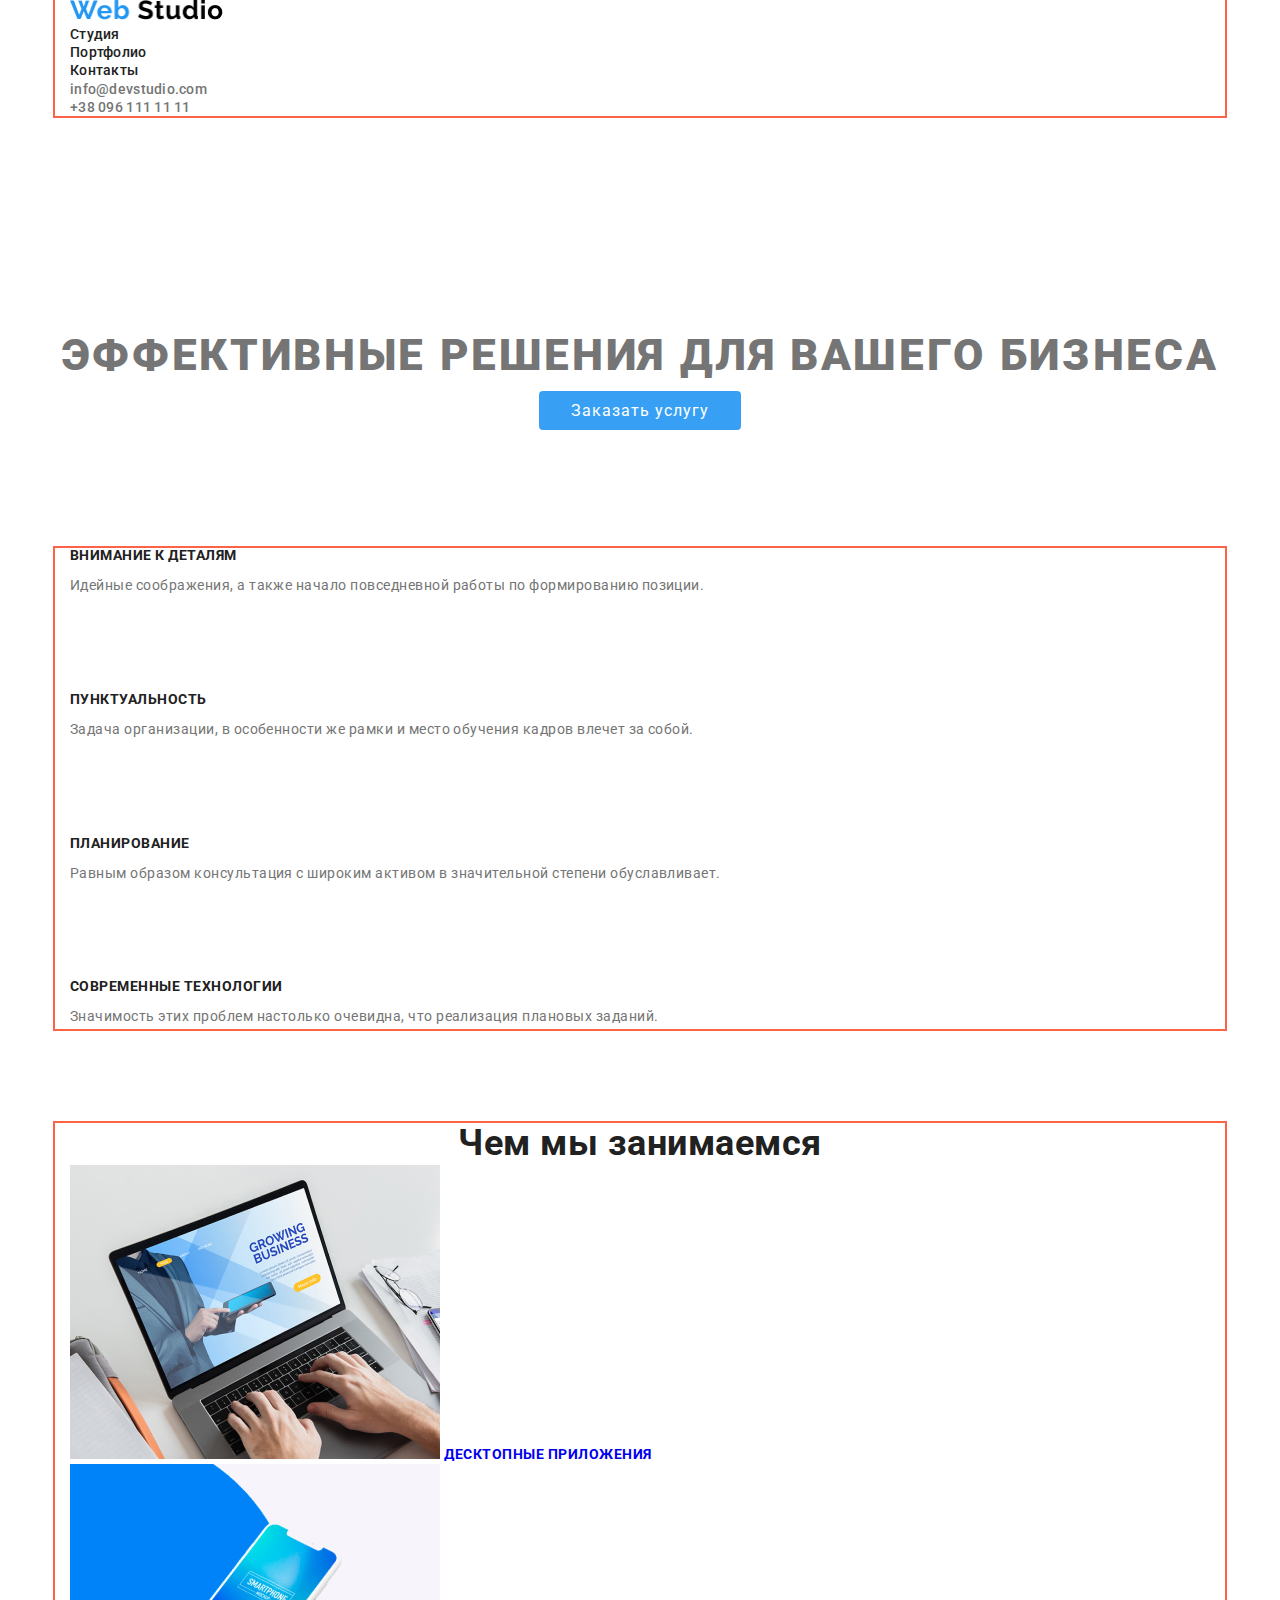
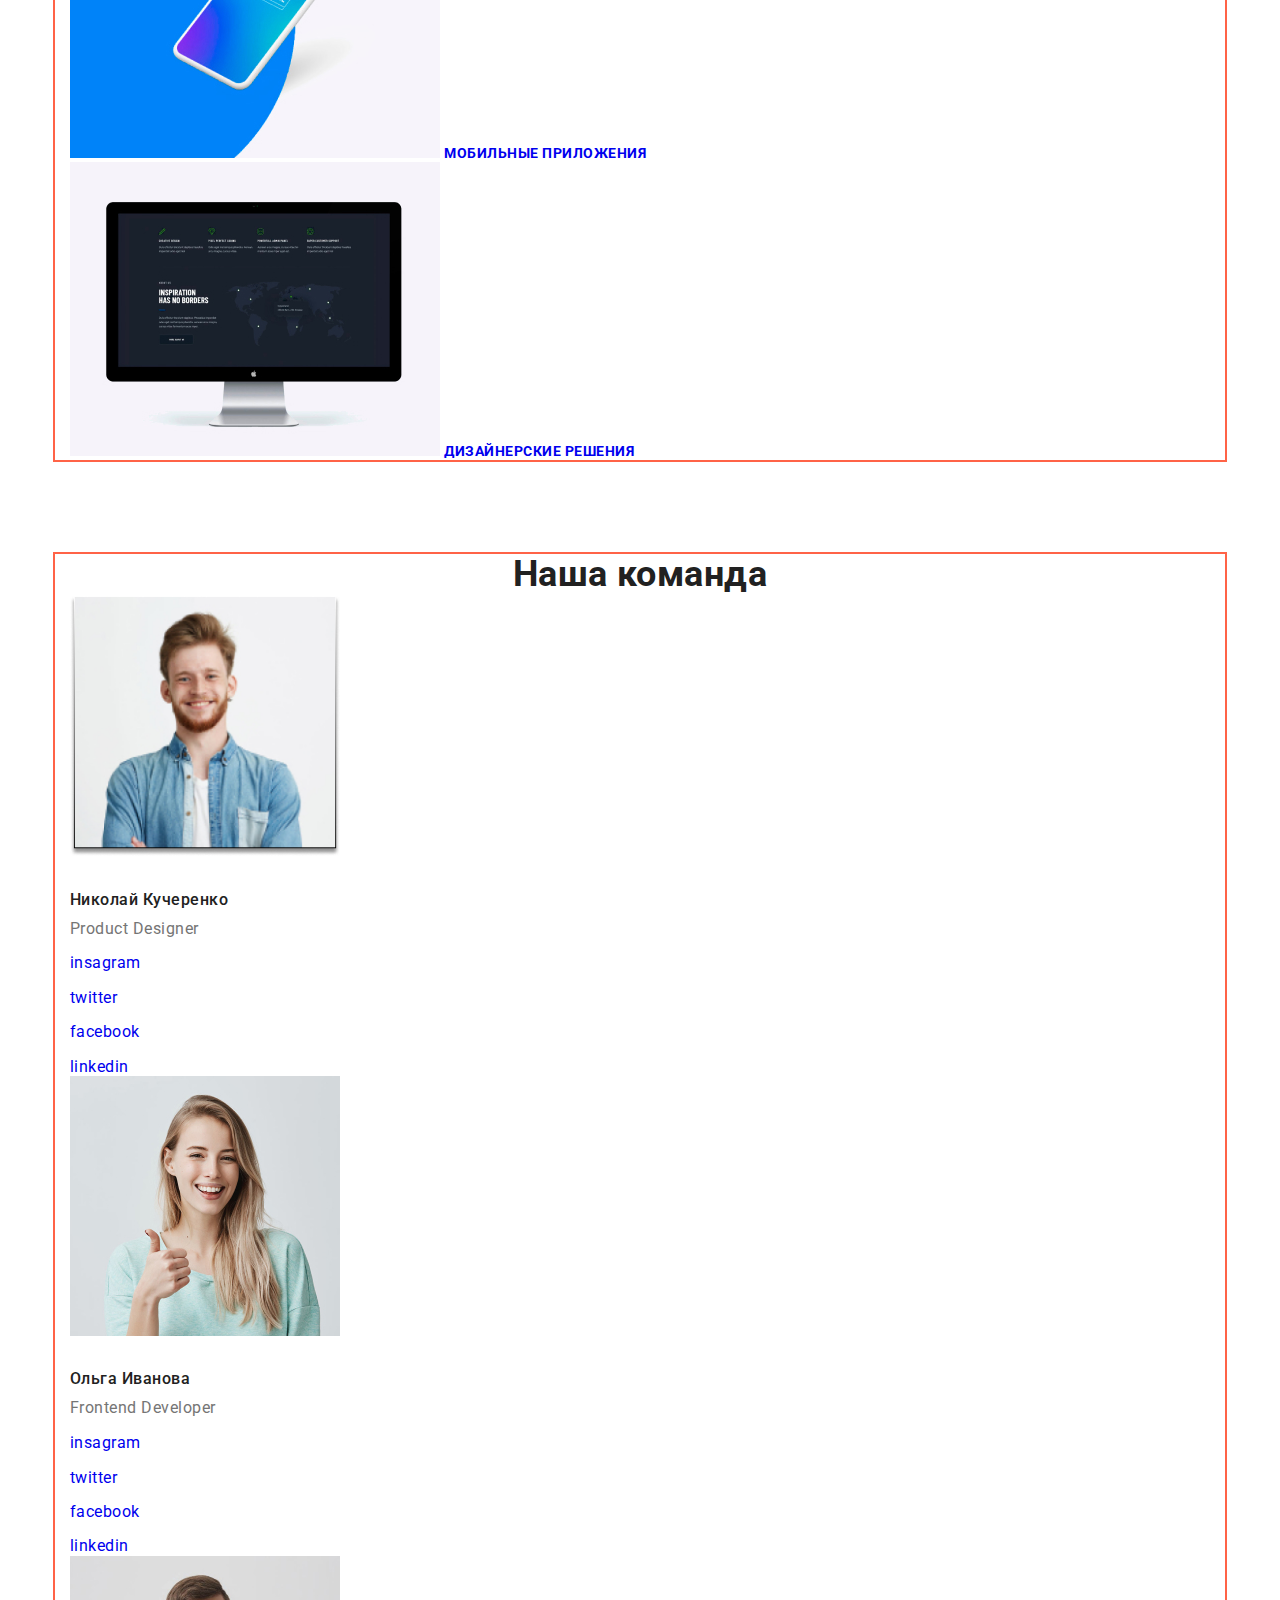
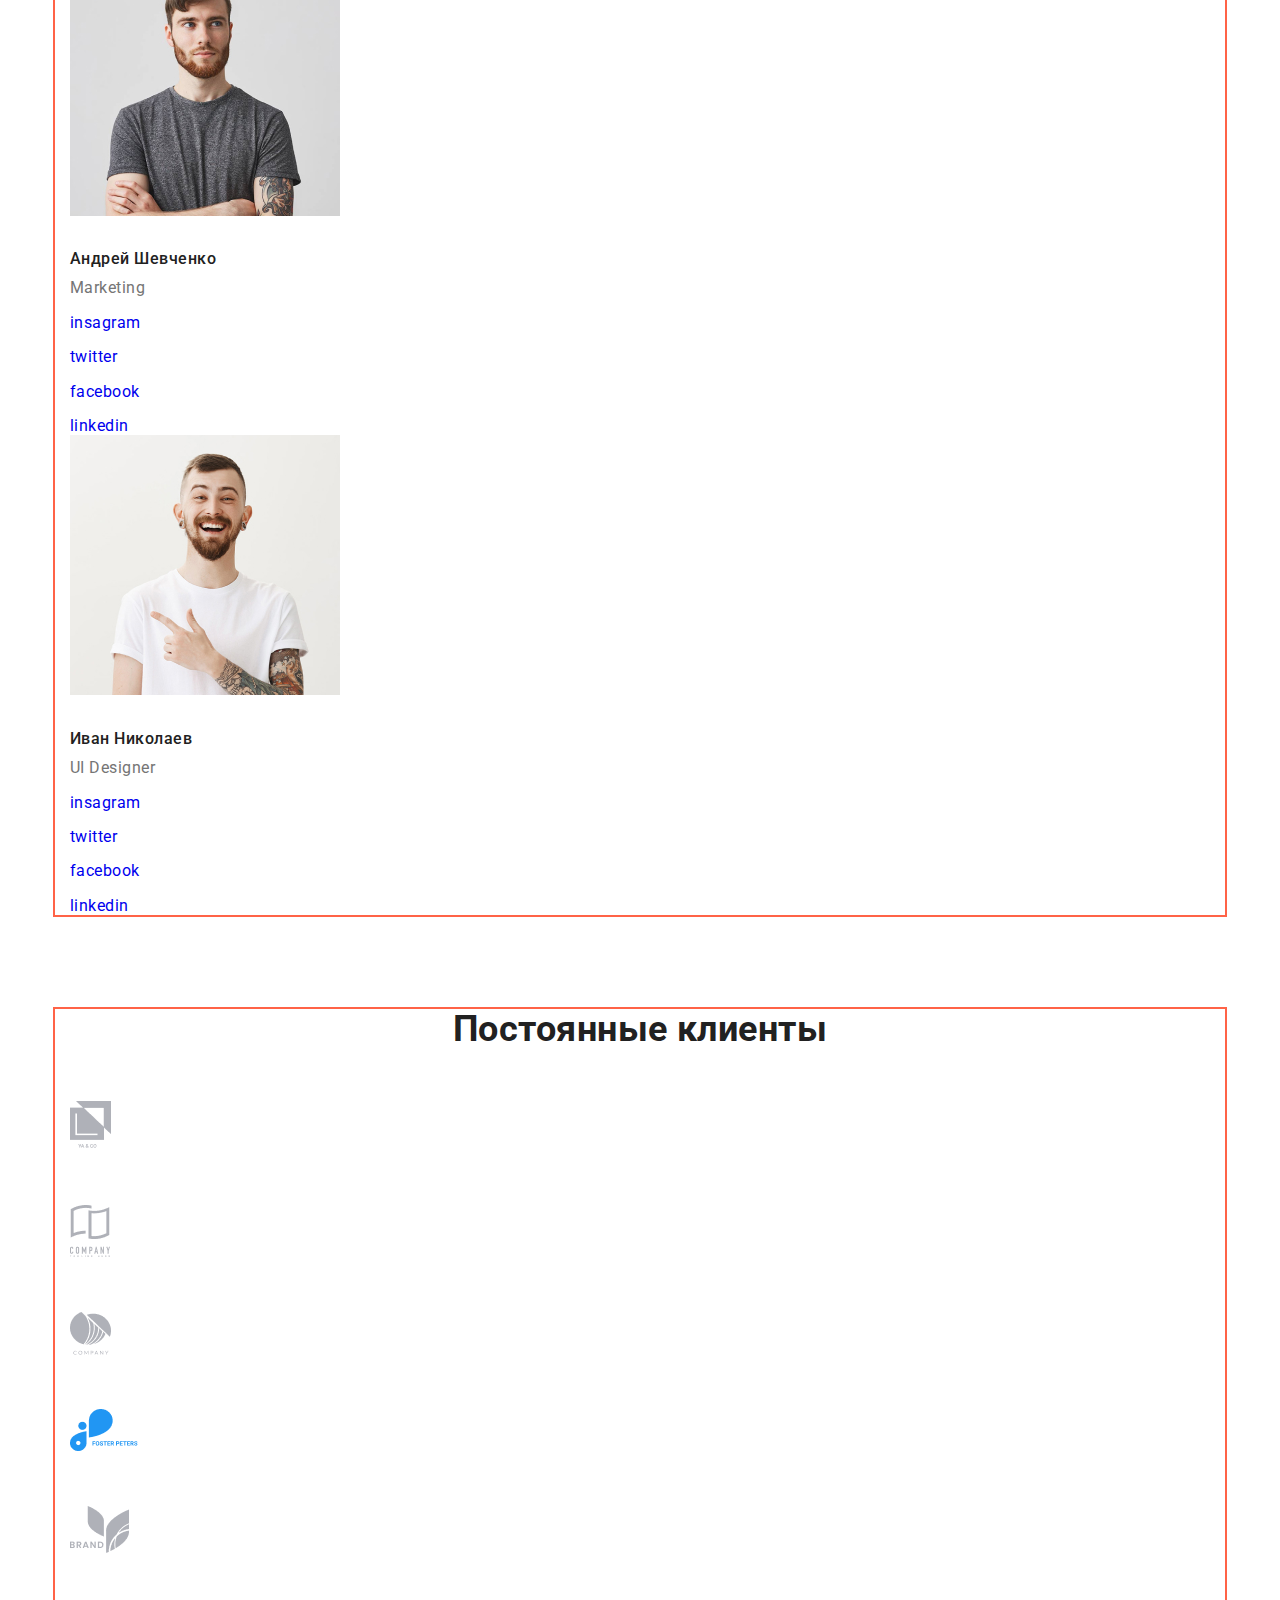
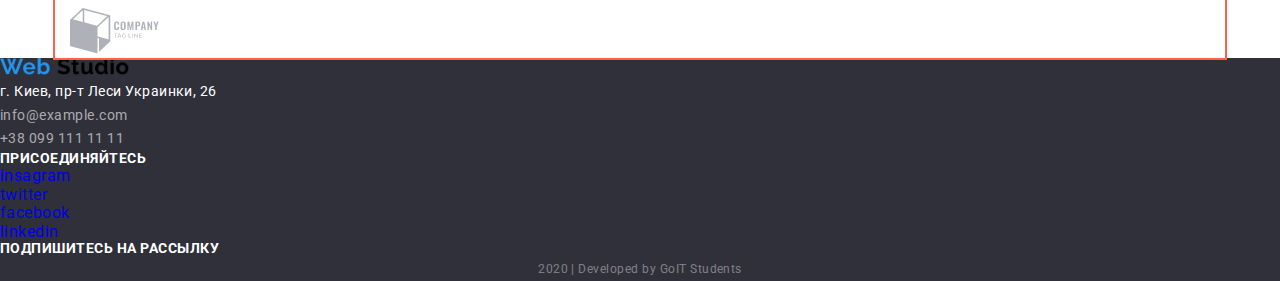
==== index.html @ e2f8c338 "поделила на блоки" ====
<!DOCTYPE html>
<html lang="en">

<head>
    <meta charset="UTF-8">
    <meta name="viewport" content="width=device-width, initial-scale=1.0">
    <title>WebStudio</title>
    <link href="https://fonts.googleapis.com/css2?family=Roboto:wght@400;500;700;900&display=swap" rel="stylesheet">

    <link rel="stylesheet"
        href="https://cdnjs.cloudflare.com/ajax/libs/modern-normalize/0.6.0/modern-normalize.min.css">
    <link rel="stylesheet" href="./css/styles.css">
</head>

<body>

    <!--top line-->
    <header class=".header-container">
        <nav class="conteiner">
            <a href="./index.html">
                <img src="./img/WebStudio.png" alt="WebStudio" width="153">
            </a>

            <!--Навигация-->
            <ul class="text-nav">
                <li><a href="./index.html" class="accent">Студия</a> </li>
                <li><a href="./portfolio.html" class="accent">Портфолио</a></li>
                <li><a href="/контакты" class="accent">Контакты</a></li>
            </ul>
            <ul class="text-contacts">
                <li><a href="mailto:info@devstudio.com" class="accent">info@devstudio.com</a></li>
                <li><a href="tel:+380961111111" class="accent">+38 096 111 11 11</a> </li>
            </ul>
        </nav>
    </header>

    <!--эффективные решения для вашего бизнеса-->
    <header class="main">

        <div>
            <h1 class="main-header">эффективные решения для вашего бизнеса</h1>
        </div>

        <a href="" class="button primary">Заказать услугу</a>


    </header>

    <!--Main conteiner-->
    <main>
        <!--Внимание к деталям-->
        <h2 class="invisible">Наши преимущества</h2>
        <div class="conteiner">
            <ul class="features">
                <li>
                    <h3 class="little-title">Внимание к деталям</h3>
                    <p>Идейные соображения, а также начало повседневной работы по формированию позиции.</p>
                </li>
                <li>
                    <h3 class="little-title">Пунктуальность</h3>
                    <p>Задача организации, в особенности же рамки и место обучения кадров влечет за собой.</p>
                </li>

                <li>
                    <h3 class="little-title">Планирование</h3>
                    <p>Равным образом консультация с широким активом в значительной степени обуславливает.</p>
                </li>


                <li>
                    <h3 class="little-title"> Современные технологии</h3>
                    <p>Значимость этих проблем настолько очевидна, что реализация плановых заданий.</p>
                </li>

            </ul>

        </div>

        <!--Чем мы занимаемся-->

        <section>
            <div class="conteiner">
                <h2 class="task">Чем мы занимаемся</h2>
                <ul class="link">
                    <li>
                        <img src="./img/img5.jpg" alt="" width="370">
                        <a href="Десктопныеприложения">Десктопные приложения</a>
                    </li>
                    <li>

                        <img src="./img/box.jpg" alt="Мобильные приложения" width="370">
                        <a href="Мобильныеприложения">Мобильные приложения</a>
                    </li>
                    <li>
                        <img src="./img/img4.jpg" alt="Дизайнерские решения" width="370">
                        <a href="Дизайнерскиерешения">Дизайнерские решения</a>
                    </li>
                </ul>
            </div>
        </section>

        <!--Наша команда-->


        <section>
            <div class="conteiner">
                <h2 class="task">Наша команда</h2>
                <ul class="title">
                    <li>
                        <img src="./img/photo1.jpg" alt="photo1" width="270">
                        <h3>Николай Кучеренко</h3>
                        <p>Product Designer</p>
                    </li>
                </ul>


                <!--Contacts JS-->
                <ul class="team-contact">

                    <li><a href="/instagram">insagram</a> </li>
                    <li><a href="/twitter">twitter</a> </li>
                    <li><a href="/facebook">facebook</a> </li>
                    <li><a href="/linkedin">linkedin</a> </li>
                </ul>
                <ul class="title">

                    <li>
                        <img src="./img/photo2.jpg" alt="photo2" width="270">
                        <h3>Ольга Иванова</h3>
                        <p>Frontend Developer</p>
                    </li>
                </ul>


                <!--Contacts MS-->
                <ul class="team-contact">
                    <li><a href="/instagram">insagram</a> </li>
                    <li><a href="/twitter">twitter</a> </li>
                    <li><a href="/facebook">facebook</a> </li>
                    <li><a href="/linkedin">linkedin</a> </li>
                </ul>
                <ul class="title">

                    <li>
                        <img src="./img/photo3.jpg" alt="photo3" width="270">
                        <h3>Андрей Шевченко</h3>
                        <p>Marketing</p>
                    </li>
                </ul>



                <!--Contacts RJ-->

                <ul class="team-contact">
                    <li><a href="/instagram">insagram</a> </li>
                    <li><a href="/twitter">twitter</a> </li>
                    <li><a href="/facebook">facebook</a> </li>
                    <li><a href="/linkedin">linkedin</a> </li>
                </ul>
                <ul class="title">

                    <li>
                        <img src="./img/photo4.jpg" alt="photo4" width="270">
                        <h3>Иван Николаев</h3>
                        <p>UI Designer</p>
                    </li>
                </ul>

                <!--Contacts MD-->

                <ul class="team-contact">
                    <li><a href="/instagram">insagram</a> </li>
                    <li><a href="/twitter">twitter</a> </li>
                    <li><a href="/facebook">facebook</a> </li>
                    <li><a href="/linkedin">linkedin</a> </li>
                </ul>
            </div>
        </section>

        <!--Постоянные клиенты-->


        <section>
            <div class="conteiner">
                <h2 class="task">Постоянные клиенты</h2>
                <ul>
                    <li>
                        <img class="logo" src="./img/logo1.png" alt="logo1" />
                    </li>
                    <li>
                        <img class="logo" src="./img/logo2.png" alt="logo2" />
                    </li>
                    <li>
                        <img class="logo" src="./img/logo3.png" alt="logo3" />
                    </li>
                    <li>
                        <img class="logo" src="./img/logo4.png" alt="logo4" />
                    </li>
                    <li>
                        <img class="logo" src="./img/logo5.png" alt="logo5" />
                    </li>
                    <li>
                        <img class="logo" src="./img/logo6.png" alt="logo6" />
                    </li>
                </ul>
            </div>
        </section>

    </main>

    <!--Footer container-->
    <footer class="finish">
        <img src="./img/WebStudio.png" alt="WebStudio" width="129">

        <address class="adress-title">
            г. Киев, пр-т Леси Украинки, 26
        </address>
        <address class="contacts">
            <a href="mailto:info@example.com">info@example.com</a><br />
            <a href="tel:+380991111111">+38 099 111 11 11</a>
        </address>

        <p class="lets-go">присоединяйтесь</p>
        <ul>
            <li><a href="/instagram">insagram</a></li>
            <li><a href="/twitter">twitter</a></li>
            <li><a href="/facebook">facebook</a></li>
            <li><a href="/linkedin">linkedin</a></li>
        </ul>
        <p class="lets-go">Подпишитесь на рассылку</p>

        <p class="go-it">2020 | Developed by GoIT Students</p>



    </footer>


</body>

</html>
---- css/styles.css ----
:root{
    --primary-text-color: #212121;
--paragraph-color: #757575;
--link-color:  #2196F3;
--background-color: rgba(33, 150, 243, 0.9);
--button-color: #FFFFFF;
--background-sheet-color: #FFFFFF;
--footer-color:#2F303A;
--footer-contacts-color: rgba(255, 255, 255, 0.6);
--footer-adress-color:#FFFFFF;
--goit-color:rgba(255, 255, 255, 0.4);
--background-team-color:#F5F4FA;
}

html{
    box-sizing: border-box;
}

*,
*::before,
*::after{
    box-sizing: inherit;
}

body{
    margin: 0;
    background-color: var(--background-sheet-color);
    color: var(--paragraph-color);
    font-family: Roboto, sans-serif;
    letter-spacing: 0.03em;
}

/* Навигация по странице  */

.conteiner
{
    outline: var(--primary-text-color);

    margin-left: auto;
    margin-right: auto;
    width: 1170px;
    padding-left: 15px;
    padding-right: 15px;
outline: 2px solid tomato;
}

.header-container{
    background-color: var(--background-sheet-color);
} 

.text-nav a{
    color: var(--primary-text-color);
font-weight: 500;
font-size: 14px;
line-height: 1.14;
letter-spacing: 0.02em;
}


.accent:hover,
.accent:focus{
    color: var(--link-color);
}
 
 
 /* Контакты в шапке */

.text-contacts a{
   
    color: var(--paragraph-color);
font-weight: 500;
font-size: 14px;
line-height: 1.14;
letter-spacing: 0.02em;
}



/* Основные стили страницы */

a {
  text-decoration: none;
}
ul{
    list-style: none;
      padding: 0;
    margin: 0;
}

h1,h2,h3,h4,p{
    margin-top: 0;
    margin-bottom: 0;
}

/* Невидимые элементы */

.invisible{
    color: rgba(0, 0, 0, 0);
    
}

/* Кнопки страницы */

.button{
    font-family: inherit;
    font-size: 16px;
    line-height: 1.87;
    text-align: center;
    letter-spacing: 0.06em;
    border-radius: 4px;
    padding: 10px 32px;  
}

/* Активные кнопки */

.button.primary{
    background-color: var(--background-color);
    color: var(--button-color);
}

.button.secondary{
    background-color: var(--background-team-color);
color: var(--primary-text-color);
}


.list{
    margin-top: 93px;
}

/* Заголовки */

.main{
text-align: center;
}

.main-header{

  

 padding: 10px 32px;
 margin-top: 200px;

font-weight: 900;
font-size: 44px;
line-height: 1.36;

letter-spacing: 0.06em;
text-transform: uppercase;
}


/* Заголовки меньшие */

.little-title{
  
margin-top: 94px;

    color: var(--primary-text-color);
font-weight: 700;
font-size: 14px;
line-height: 1.14;
text-transform: uppercase;

}

/* Чем занимаемся */

.task{
    color: var(--primary-text-color);
font-weight: 700;
font-size: 36px;
line-height: 1.16;
text-align: center;
margin-top: 94px;
}



.link a{
font-weight: 700;
font-size: 14px;
line-height: 1.14;
text-transform: uppercase;
}


/* команда */

.team{
    background-color: var(--background-team-color);
padding-top: 94px;
padding-bottom: 94px;
}

.title h3{    
    color: var(--primary-text-color);
font-weight: 500;
font-size: 16px;
line-height: 1.18;
margin-top: 30px;
}

.title p{
font-size: 16px;
line-height: 1.18;
margin-top: 10px;
}

.team-contact a{
    display: inline-block;
margin-top: 16px;
}

.features p{
font-size: 14px;
line-height: 1.71;
margin-top: 10px;
}

/* Наши клиенты */

.logo{
    margin-top: 50px;
}


/*Адресс и контакты */

.finish{
    background-color: var(--footer-color);
}

.adress-title{
    color: var(--footer-adress-color);
font-size: 14px;
line-height: 1.71;
font-style: normal;
}

.contacts a{
   color: var(--footer-contacts-color);
font-size: 14px;
line-height: 1.71;
font-style: normal;
}

.lets-go{
    color: var(--footer-adress-color);
  font-weight: 700;
font-size: 14px;
line-height: 1.14;
text-transform: uppercase;
}

/* Автор и год */

.go-it{
    color: var(--goit-color);
font-size: 12px;
line-height: 2;
text-align: center;
}


/* Наши проэкты */

.projects{
    color: var(--primary-text-color);
font-weight: 700;
font-size: 18px;
line-height: 2;
letter-spacing: 0.06em;
}

.view{
    color: var(--paragraph-color);
font-size: 16px;
line-height: 1.87;
}

.about{
    color: var(--primary-text-color);
   font-size: 18px;
line-height: 1.55;
}
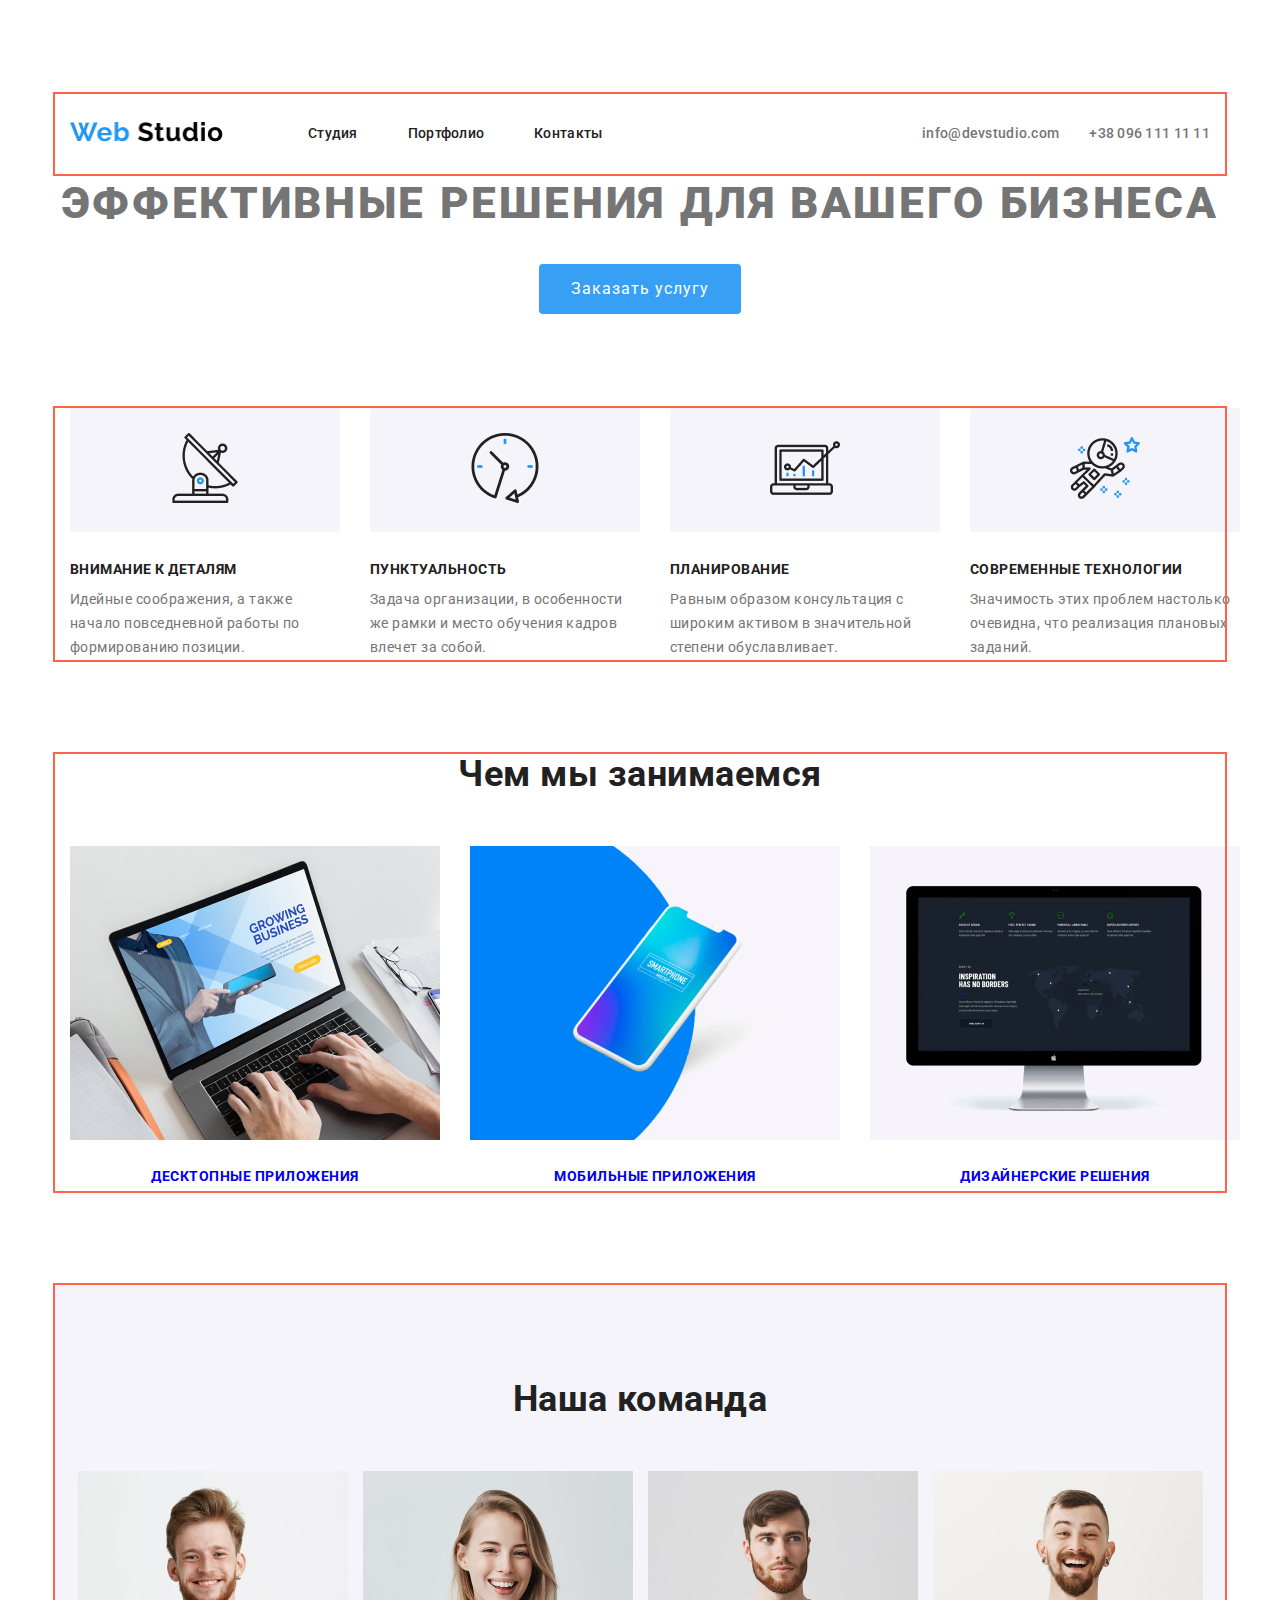
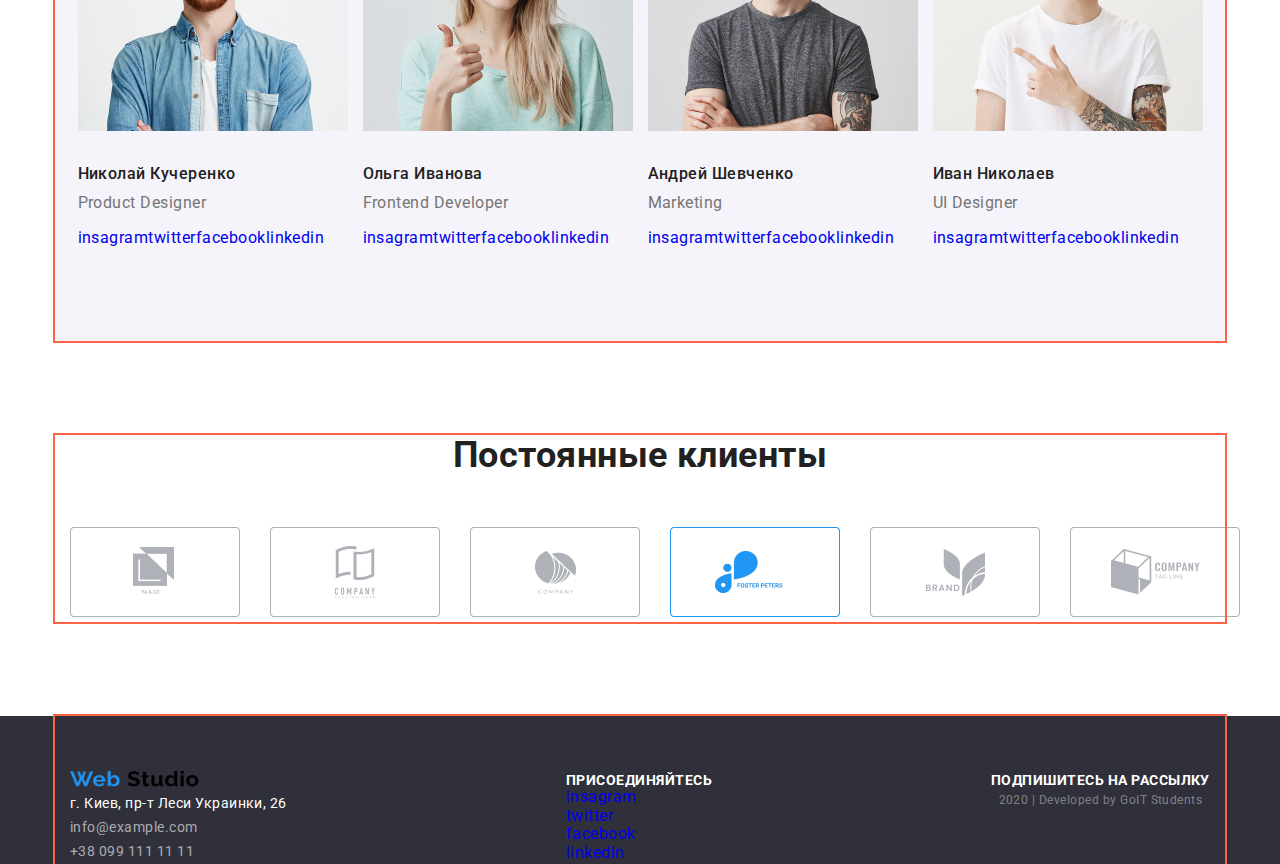
==== commit e2c47f05: "внесла изменения" ====
--- a/index.html
+++ b/index.html
@@ -16,20 +16,21 @@
 
     <!--top line-->
     <header class=".header-container">
-        <nav class="conteiner">
+        <nav class="conteiner nav-main">
             <a href="./index.html">
                 <img src="./img/WebStudio.png" alt="WebStudio" width="153">
             </a>
 
             <!--Навигация-->
             <ul class="text-nav">
-                <li><a href="./index.html" class="accent">Студия</a> </li>
-                <li><a href="./portfolio.html" class="accent">Портфолио</a></li>
-                <li><a href="/контакты" class="accent">Контакты</a></li>
+                <li class="item"><a href="./index.html" class="link">Студия</a> </li>
+                <li class="item"><a href="./portfolio.html" class="link">Портфолио</a></li>
+                <li class="item"><a href="/контакты" class="link">Контакты</a></li>
+
             </ul>
             <ul class="text-contacts">
-                <li><a href="mailto:info@devstudio.com" class="accent">info@devstudio.com</a></li>
-                <li><a href="tel:+380961111111" class="accent">+38 096 111 11 11</a> </li>
+                <li class="item"><a href="mailto:info@devstudio.com" class="link">info@devstudio.com</a></li>
+                <li class="item"><a href="tel:+380961111111" class="link">+38 096 111 11 11</a> </li>
             </ul>
         </nav>
     </header>
@@ -41,7 +42,7 @@
             <h1 class="main-header">эффективные решения для вашего бизнеса</h1>
         </div>
 
-        <a href="" class="button primary">Заказать услугу</a>
+        <a href="" class="button primary main">Заказать услугу</a>
 
 
     </header>
@@ -52,24 +53,39 @@
         <h2 class="invisible">Наши преимущества</h2>
         <div class="conteiner">
             <ul class="features">
-                <li>
+                <li class="item">
+                    <div class="image">
+                        <img src="./img/antenna.png" alt="antenna" width="70">
+                    </div>
                     <h3 class="little-title">Внимание к деталям</h3>
-                    <p>Идейные соображения, а также начало повседневной работы по формированию позиции.</p>
-                </li>
-                <li>
+                    <p class="discript">Идейные соображения, а также начало повседневной работы по формированию позиции.
+                    </p>
+                </li>
+                <li class="item">
+                    <div class="image">
+                        <img src="./img/clock.png" alt="clock" width="70">
+                    </div>
                     <h3 class="little-title">Пунктуальность</h3>
-                    <p>Задача организации, в особенности же рамки и место обучения кадров влечет за собой.</p>
-                </li>
-
-                <li>
+                    <p class="discript">Задача организации, в особенности же рамки и место обучения кадров влечет за
+                        собой.</p>
+                </li>
+
+                <li class="item">
+                    <div class="image">
+                        <img src="./img/diagram.png" alt="diagram" width="70">
+                    </div>
                     <h3 class="little-title">Планирование</h3>
-                    <p>Равным образом консультация с широким активом в значительной степени обуславливает.</p>
-                </li>
-
-
-                <li>
+                    <p class="discript">Равным образом консультация с широким активом в значительной степени
+                        обуславливает.</p>
+                </li>
+
+
+                <li class="item">
+                    <div class="image">
+                        <img src="./img/astronaut.png" alt="austronaut" width="70">
+                    </div>
                     <h3 class="little-title"> Современные технологии</h3>
-                    <p>Значимость этих проблем настолько очевидна, что реализация плановых заданий.</p>
+                    <p class="discript">Значимость этих проблем настолько очевидна, что реализация плановых заданий.</p>
                 </li>
 
             </ul>
@@ -79,23 +95,25 @@
         <!--Чем мы занимаемся-->
 
         <section>
-            <div class="conteiner">
+            <div class="conteiner task">
                 <h2 class="task">Чем мы занимаемся</h2>
-                <ul class="link">
-                    <li>
-                        <img src="./img/img5.jpg" alt="" width="370">
-                        <a href="Десктопныеприложения">Десктопные приложения</a>
-                    </li>
-                    <li>
-
-                        <img src="./img/box.jpg" alt="Мобильные приложения" width="370">
-                        <a href="Мобильныеприложения">Мобильные приложения</a>
-                    </li>
-                    <li>
-                        <img src="./img/img4.jpg" alt="Дизайнерские решения" width="370">
-                        <a href="Дизайнерскиерешения">Дизайнерские решения</a>
-                    </li>
-                </ul>
+                <div class="our-task">
+                    <ul class="task-main">
+                        <li class="item">
+                            <img src="./img/img5.jpg" alt="" width="370">
+                            <a class="line" href="Десктопныеприложения">Десктопные приложения</a>
+                        </li>
+                        <li class="item">
+
+                            <img src="./img/box.jpg" alt="Мобильные приложения" width="370">
+                            <a class="line" href="Мобильныеприложения">Мобильные приложения</a>
+                        </li>
+                        <li class="item">
+                            <img src="./img/img4.jpg" alt="Дизайнерские решения" width="370">
+                            <a class="line" href="Дизайнерскиерешения">Дизайнерские решения</a>
+                        </li>
+                    </ul>
+                </div>
             </div>
         </section>
 
@@ -103,78 +121,92 @@
 
 
         <section>
-            <div class="conteiner">
+            <div class="conteiner team">
                 <h2 class="task">Наша команда</h2>
-                <ul class="title">
-                    <li>
-                        <img src="./img/photo1.jpg" alt="photo1" width="270">
-                        <h3>Николай Кучеренко</h3>
-                        <p>Product Designer</p>
-                    </li>
-                </ul>
-
-
-                <!--Contacts JS-->
-                <ul class="team-contact">
-
-                    <li><a href="/instagram">insagram</a> </li>
-                    <li><a href="/twitter">twitter</a> </li>
-                    <li><a href="/facebook">facebook</a> </li>
-                    <li><a href="/linkedin">linkedin</a> </li>
-                </ul>
-                <ul class="title">
-
-                    <li>
-                        <img src="./img/photo2.jpg" alt="photo2" width="270">
-                        <h3>Ольга Иванова</h3>
-                        <p>Frontend Developer</p>
-                    </li>
-                </ul>
-
-
-                <!--Contacts MS-->
-                <ul class="team-contact">
-                    <li><a href="/instagram">insagram</a> </li>
-                    <li><a href="/twitter">twitter</a> </li>
-                    <li><a href="/facebook">facebook</a> </li>
-                    <li><a href="/linkedin">linkedin</a> </li>
-                </ul>
-                <ul class="title">
-
-                    <li>
-                        <img src="./img/photo3.jpg" alt="photo3" width="270">
-                        <h3>Андрей Шевченко</h3>
-                        <p>Marketing</p>
-                    </li>
-                </ul>
-
-
-
-                <!--Contacts RJ-->
-
-                <ul class="team-contact">
-                    <li><a href="/instagram">insagram</a> </li>
-                    <li><a href="/twitter">twitter</a> </li>
-                    <li><a href="/facebook">facebook</a> </li>
-                    <li><a href="/linkedin">linkedin</a> </li>
-                </ul>
-                <ul class="title">
-
-                    <li>
-                        <img src="./img/photo4.jpg" alt="photo4" width="270">
-                        <h3>Иван Николаев</h3>
-                        <p>UI Designer</p>
-                    </li>
-                </ul>
-
-                <!--Contacts MD-->
-
-                <ul class="team-contact">
-                    <li><a href="/instagram">insagram</a> </li>
-                    <li><a href="/twitter">twitter</a> </li>
-                    <li><a href="/facebook">facebook</a> </li>
-                    <li><a href="/linkedin">linkedin</a> </li>
-                </ul>
+                <div class="our-team">
+                    <div class="item">
+                        <ul>
+                            <li>
+                                <img src="./img/photo1.jpg" alt="photo1" width="270">
+                                <h3 class="name">Николай Кучеренко</h3>
+                                <p class="position">Product Designer</p>
+                            </li>
+                        </ul>
+
+
+                        <!--Contacts JS-->
+
+                        <ul class="team-contact">
+
+                            <li><a href="/instagram">insagram</a> </li>
+                            <li><a href="/twitter">twitter</a> </li>
+                            <li><a href="/facebook">facebook</a> </li>
+                            <li><a href="/linkedin">linkedin</a> </li>
+                        </ul>
+
+                    </div>
+                    <div class="item">
+                        <ul>
+
+                            <li>
+                                <img src="./img/photo2.jpg" alt="photo2" width="270">
+                                <h3 class="name">Ольга Иванова</h3>
+                                <p class="position">Frontend Developer</p>
+                            </li>
+                        </ul>
+
+
+                        <!--Contacts MS-->
+
+                        <ul class="team-contact">
+                            <li><a href="/instagram">insagram</a> </li>
+                            <li><a href="/twitter">twitter</a> </li>
+                            <li><a href="/facebook">facebook</a> </li>
+                            <li><a href="/linkedin">linkedin</a> </li>
+                        </ul>
+                    </div>
+                    <div class="item">
+                        <ul>
+
+                            <li>
+                                <img src="./img/photo3.jpg" alt="photo3" width="270">
+                                <h3 class="name">Андрей Шевченко</h3>
+                                <p class="position">Marketing</p>
+                            </li>
+                        </ul>
+
+
+
+                        <!--Contacts RJ-->
+
+                        <ul class="team-contact">
+                            <li><a href="/instagram">insagram</a> </li>
+                            <li><a href="/twitter">twitter</a> </li>
+                            <li><a href="/facebook">facebook</a> </li>
+                            <li><a href="/linkedin">linkedin</a> </li>
+                        </ul>
+                    </div>
+                    <div class="item">
+                        <ul>
+
+                            <li>
+                                <img src="./img/photo4.jpg" alt="photo4" width="270">
+                                <h3 class="name">Иван Николаев</h3>
+                                <p class="position">UI Designer</p>
+                            </li>
+                        </ul>
+
+                        <!--Contacts MD-->
+
+                        <ul class="team-contact">
+                            <li><a href="/instagram">insagram</a> </li>
+                            <li><a href="/twitter">twitter</a> </li>
+                            <li><a href="/facebook">facebook</a> </li>
+                            <li><a href="/linkedin">linkedin</a> </li>
+                        </ul>
+                    </div>
+                </div>
+
             </div>
         </section>
 
@@ -184,24 +216,24 @@
         <section>
             <div class="conteiner">
                 <h2 class="task">Постоянные клиенты</h2>
-                <ul>
-                    <li>
-                        <img class="logo" src="./img/logo1.png" alt="logo1" />
-                    </li>
-                    <li>
-                        <img class="logo" src="./img/logo2.png" alt="logo2" />
-                    </li>
-                    <li>
-                        <img class="logo" src="./img/logo3.png" alt="logo3" />
-                    </li>
-                    <li>
-                        <img class="logo" src="./img/logo4.png" alt="logo4" />
-                    </li>
-                    <li>
-                        <img class="logo" src="./img/logo5.png" alt="logo5" />
-                    </li>
-                    <li>
-                        <img class="logo" src="./img/logo6.png" alt="logo6" />
+                <ul class="clients">
+                    <li class="item">
+                        <img class="logo" src="./img/Client1.png" alt="logo1" />
+                    </li>
+                    <li class="item">
+                        <img class="logo" src="./img/Client2.png" alt="logo2" />
+                    </li>
+                    <li class="item">
+                        <img class="logo" src="./img/Client3.png" alt="logo3" />
+                    </li>
+                    <li class="item">
+                        <img class="logo" src="./img/Client4.png" alt="logo4" />
+                    </li>
+                    <li class="item">
+                        <img class="logo" src="./img/Client5.png" alt="logo5" />
+                    </li>
+                    <li class="item">
+                        <img class="logo" src="./img/Client6.png" alt="logo6" />
                     </li>
                 </ul>
             </div>
@@ -210,30 +242,41 @@
     </main>
 
     <!--Footer container-->
+
+
     <footer class="finish">
-        <img src="./img/WebStudio.png" alt="WebStudio" width="129">
-
-        <address class="adress-title">
-            г. Киев, пр-т Леси Украинки, 26
-        </address>
-        <address class="contacts">
-            <a href="mailto:info@example.com">info@example.com</a><br />
-            <a href="tel:+380991111111">+38 099 111 11 11</a>
-        </address>
-
-        <p class="lets-go">присоединяйтесь</p>
-        <ul>
-            <li><a href="/instagram">insagram</a></li>
-            <li><a href="/twitter">twitter</a></li>
-            <li><a href="/facebook">facebook</a></li>
-            <li><a href="/linkedin">linkedin</a></li>
-        </ul>
-        <p class="lets-go">Подпишитесь на рассылку</p>
-
-        <p class="go-it">2020 | Developed by GoIT Students</p>
-
-
-
+        <div class="conteiner">
+            <div class="main-adress">
+                <div class="list adress">
+                    <img class="footer-logo" src="./img/WebStudio.png" alt="WebStudio" width="129">
+
+
+                    <address class="adress-title">
+                        г. Киев, пр-т Леси Украинки, 26
+                    </address>
+                    <address class="contacts">
+                        <a href="mailto:info@example.com">info@example.com</a><br />
+                        <a href="tel:+380991111111">+38 099 111 11 11</a>
+                    </address>
+                </div>
+
+                <div class="list">
+                    <p class="lets-go">присоединяйтесь</p>
+                    <ul>
+                        <li class="item"><a href="/instagram">insagram</a></li>
+                        <li class="item"><a href="/twitter">twitter</a></li>
+                        <li class="item"><a href="/facebook">facebook</a></li>
+                        <li class="item"><a href="/linkedin">linkedin</a></li>
+                    </ul>
+                </div>
+                <div class="list">
+                    <p class="lets-go">Подпишитесь на рассылку</p>
+
+                    <p class="go-it">2020 | Developed by GoIT Students</p>
+
+                </div>
+            </div>
+        </div>
     </footer>
 
 
--- a/css/styles.css
+++ b/css/styles.css
@@ -38,17 +38,33 @@
 
     margin-left: auto;
     margin-right: auto;
+    margin-top: 94px;
     width: 1170px;
     padding-left: 15px;
     padding-right: 15px;
 outline: 2px solid tomato;
 }
 
+.conteiner.item{
+    margin-top: 93px;
+}
+
 .header-container{
     background-color: var(--background-sheet-color);
 } 
 
-.text-nav a{
+/* Main-nav */
+
+.nav-main{
+    display: flex;
+    align-items: center;
+}
+
+.text-nav .link{
+ display: block;
+    padding-top: 32px;
+    padding-bottom: 32px;
+
     color: var(--primary-text-color);
 font-weight: 500;
 font-size: 14px;
@@ -56,17 +72,23 @@
 letter-spacing: 0.02em;
 }
 
-
-.accent:hover,
-.accent:focus{
-    color: var(--link-color);
-}
- 
- 
+.text-nav{
+     display: flex;
+     margin-left: 85px;
+}
+
+.text-nav .item + .item{
+    margin-left: 50px;
+}
+
+
  /* Контакты в шапке */
 
-.text-contacts a{
-   
+.text-contacts .link{
+    display: block;
+    padding-top: 32px;
+    padding-bottom: 32px;
+
     color: var(--paragraph-color);
 font-weight: 500;
 font-size: 14px;
@@ -74,8 +96,22 @@
 letter-spacing: 0.02em;
 }
 
-
-
+.text-contacts{
+    display: flex;
+    margin-left: auto;
+}
+
+.text-contacts .item+ .item{
+    margin-left: 30px;
+}
+
+
+
+.link:hover,
+.link:focus{
+    color: var(--link-color);
+}
+ 
 /* Основные стили страницы */
 
 a {
@@ -95,8 +131,7 @@
 /* Невидимые элементы */
 
 .invisible{
-    color: rgba(0, 0, 0, 0);
-    
+    display: none;
 }
 
 /* Кнопки страницы */
@@ -111,9 +146,11 @@
     padding: 10px 32px;  
 }
 
+
 /* Активные кнопки */
 
 .button.primary{
+   
     background-color: var(--background-color);
     color: var(--button-color);
 }
@@ -123,11 +160,10 @@
 color: var(--primary-text-color);
 }
 
-
-.list{
-    margin-top: 93px;
-}
-
+.button.primary.main{
+ display: inline-block;
+    margin-top: 30px;
+}
 /* Заголовки */
 
 .main{
@@ -136,10 +172,8 @@
 
 .main-header{
 
-  
-
- padding: 10px 32px;
- margin-top: 200px;
+
+ 
 
 font-weight: 900;
 font-size: 44px;
@@ -154,7 +188,7 @@
 
 .little-title{
   
-margin-top: 94px;
+margin-top: 30px;
 
     color: var(--primary-text-color);
 font-weight: 700;
@@ -165,6 +199,10 @@
 }
 
 /* Чем занимаемся */
+
+.conteiner.task{
+    margin-top: 94px;
+}
 
 .task{
     color: var(--primary-text-color);
@@ -172,12 +210,24 @@
 font-size: 36px;
 line-height: 1.16;
 text-align: center;
-margin-top: 94px;
-}
-
-
-
-.link a{
+}
+
+.our-task{
+    margin-top: 50px;
+}
+
+.task-main{
+    display: flex;
+     justify-content: space-around;
+}
+
+.task-main .item + .item{
+    margin-left: 30px;
+}
+
+.item .line{
+    
+
 font-weight: 700;
 font-size: 14px;
 line-height: 1.14;
@@ -187,13 +237,23 @@
 
 /* команда */
 
-.team{
-    background-color: var(--background-team-color);
+.conteiner.team{
+    margin-top: 94px;
+
+     background-color: var(--background-team-color);
 padding-top: 94px;
 padding-bottom: 94px;
-}
-
-.title h3{    
+      
+}
+
+.our-team{
+    display: flex;
+    justify-content: space-around;
+margin-top: 50px;
+}
+
+
+.item .name{    
     color: var(--primary-text-color);
 font-weight: 500;
 font-size: 16px;
@@ -201,18 +261,44 @@
 margin-top: 30px;
 }
 
-.title p{
+.item .position{
 font-size: 16px;
 line-height: 1.18;
 margin-top: 10px;
 }
 
+.team-contact{
+    display: flex;
+}
+
 .team-contact a{
     display: inline-block;
 margin-top: 16px;
 }
 
-.features p{
+/* Особенности */
+
+.image{
+    padding-top: 25px;
+    padding-bottom: 25px;
+    padding-left: 100px;
+    padding-right: 100px;
+
+    background-color: var(--background-team-color);
+    border-radius: 4px;
+
+}
+
+.features{
+    display: flex;
+    justify-content: space-around;
+}
+
+.features .item + .item{
+margin-left: 30px;
+}
+
+.features .discript{
 font-size: 14px;
 line-height: 1.71;
 margin-top: 10px;
@@ -220,6 +306,15 @@
 
 /* Наши клиенты */
 
+.clients{
+    display: flex;
+    justify-content: space-around;
+}
+
+.clients .item + .item{
+    margin-left: 30px;
+}
+
 .logo{
     margin-top: 50px;
 }
@@ -228,7 +323,22 @@
 /*Адресс и контакты */
 
 .finish{
+    margin-top: 94px;
     background-color: var(--footer-color);
+}
+
+.footer-logo{
+    margin-top: 45px;
+}
+
+.main-adress{
+
+    display: flex;
+    justify-content: space-between;
+}
+
+.list.adress{
+    margin-top: 10px;
 }
 
 .adress-title{
@@ -253,9 +363,18 @@
 text-transform: uppercase;
 }
 
+.list{
+    margin-top: 57px;
+}
+
+.list .item{
+    display: flex;
+}
+
 /* Автор и год */
 
 .go-it{
+
     color: var(--goit-color);
 font-size: 12px;
 line-height: 2;
@@ -266,6 +385,8 @@
 /* Наши проэкты */
 
 .projects{
+margin-top: 20px;
+
     color: var(--primary-text-color);
 font-weight: 700;
 font-size: 18px;
@@ -280,7 +401,13 @@
 }
 
 .about{
+margin-top: 4px;
+
     color: var(--primary-text-color);
    font-size: 18px;
 line-height: 1.55;
+}
+
+.picture{
+    margin-top: 34px;
 }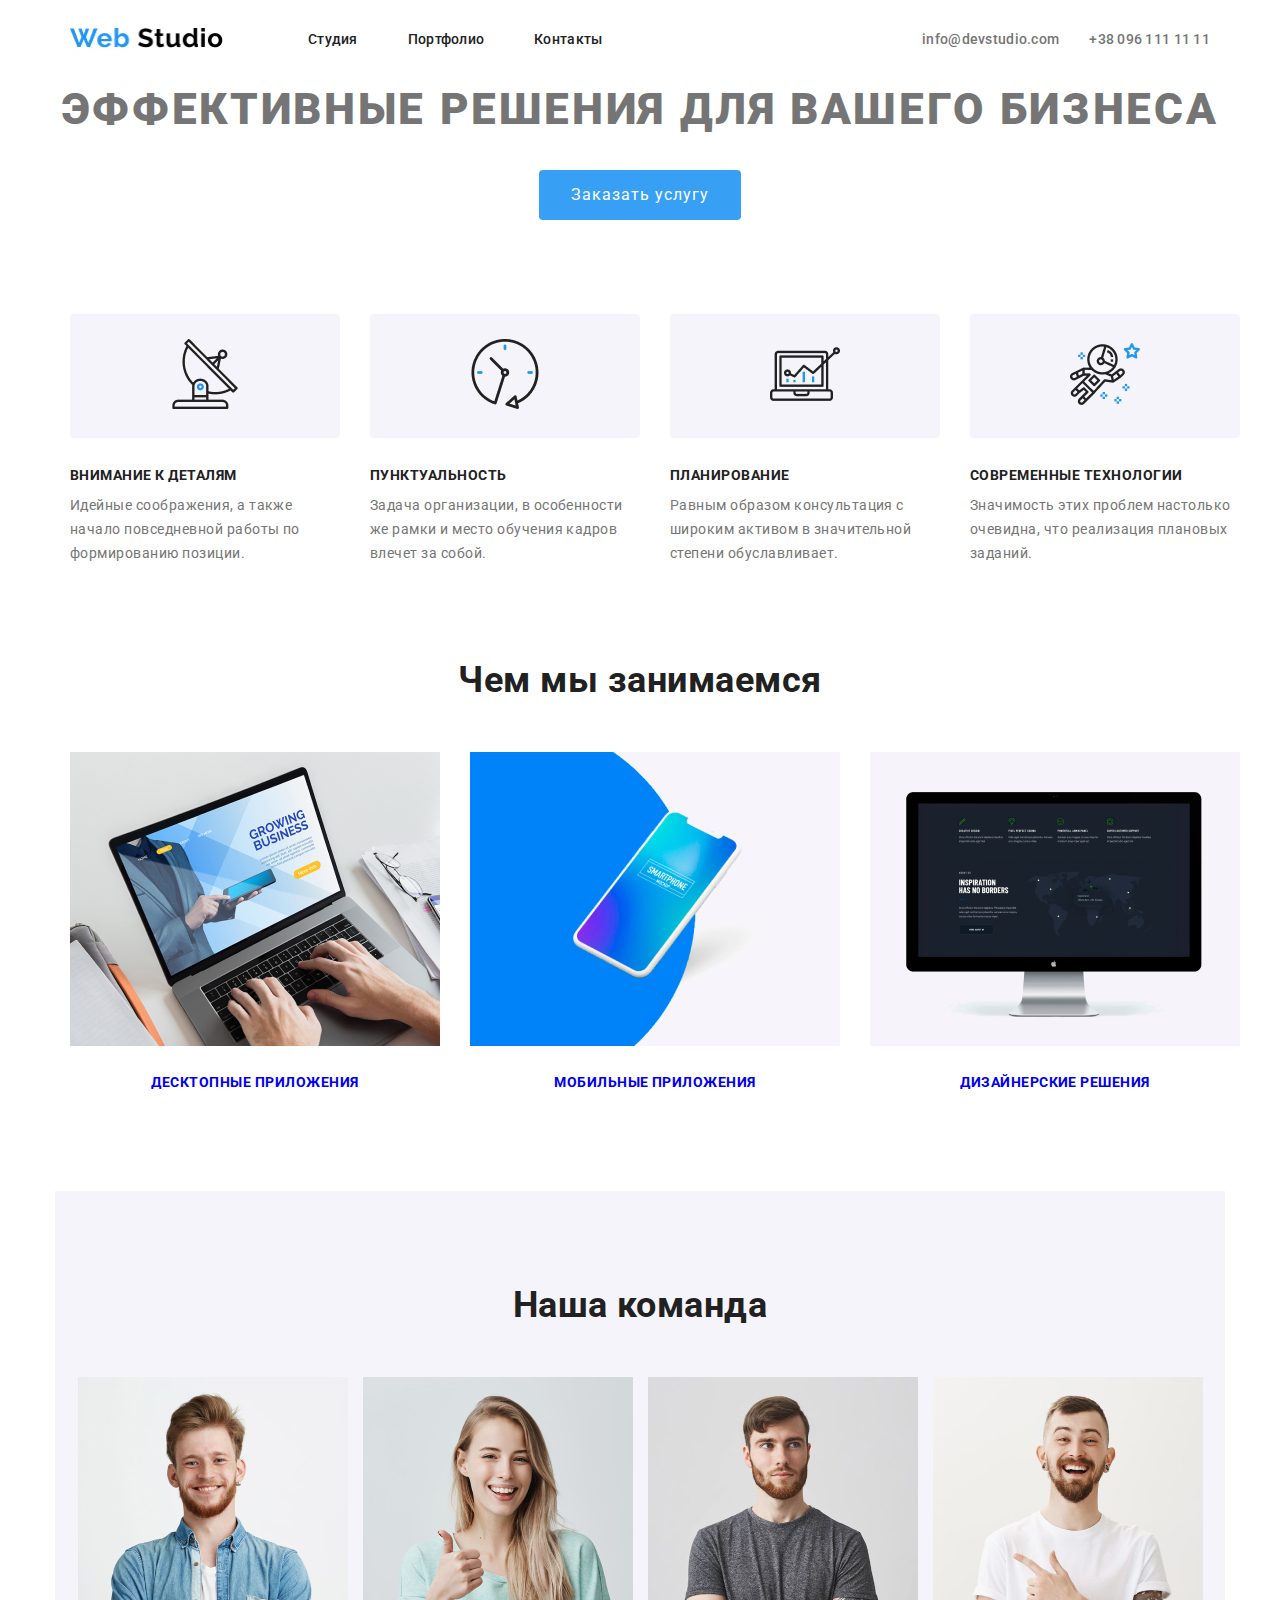
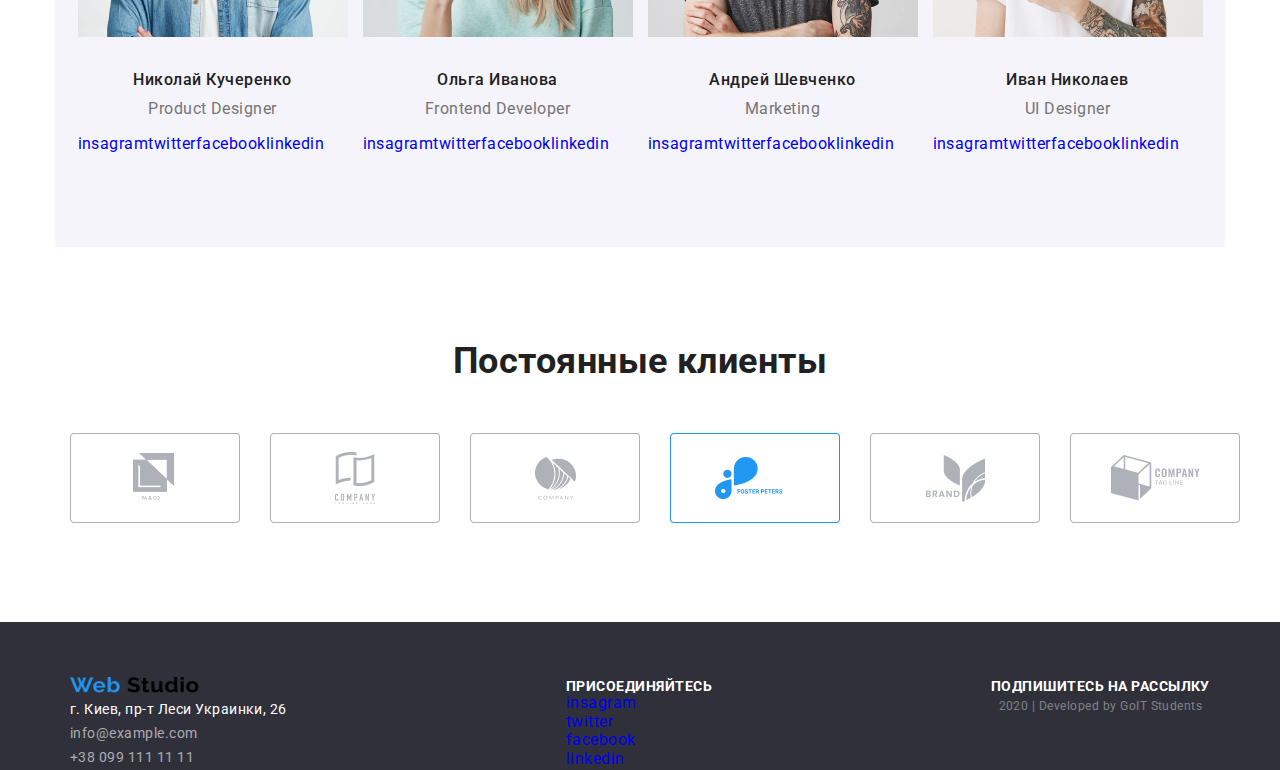
==== commit e22493cb: "исправила ошибки" ====
--- a/index.html
+++ b/index.html
@@ -15,7 +15,7 @@
 <body>
 
     <!--top line-->
-    <header class=".header-container">
+    <header class="header-container">
         <nav class="conteiner nav-main">
             <a href="./index.html">
                 <img src="./img/WebStudio.png" alt="WebStudio" width="153">
--- a/css/styles.css
+++ b/css/styles.css
@@ -42,20 +42,20 @@
     width: 1170px;
     padding-left: 15px;
     padding-right: 15px;
-outline: 2px solid tomato;
-}
-
-.conteiner.item{
-    margin-top: 93px;
-}
+
+}
+
+
 
 .header-container{
+   
     background-color: var(--background-sheet-color);
 } 
 
 /* Main-nav */
 
 .nav-main{
+     margin-top: 0px;
     display: flex;
     align-items: center;
 }
@@ -115,8 +115,10 @@
 /* Основные стили страницы */
 
 a {
+    
   text-decoration: none;
 }
+
 ul{
     list-style: none;
       padding: 0;
@@ -137,6 +139,7 @@
 /* Кнопки страницы */
 
 .button{
+    
     font-family: inherit;
     font-size: 16px;
     line-height: 1.87;
@@ -146,6 +149,9 @@
     padding: 10px 32px;  
 }
 
+.main-button{
+text-align: center;
+}
 
 /* Активные кнопки */
 
@@ -183,6 +189,37 @@
 text-transform: uppercase;
 }
 
+.conteiner.item{
+    margin-top: 93px;
+padding-left: 0px;
+padding-right: 0px;
+}
+
+.portfolio{
+display: flex;
+flex-wrap: wrap;
+  width: 1170px;
+margin-left: auto;
+margin-right: auto;
+
+}
+
+
+
+.portfolio .item{
+   
+    width: 370px;
+   margin-top: 30px;
+    
+}
+
+.portfolio .item:not(:nth-child(3n)) {
+    margin-right: 30px;
+}
+
+.portfolio .item:nth-child(-n+3) {
+    margin-top: 34px;
+}
 
 /* Заголовки меньшие */
 
@@ -239,6 +276,7 @@
 
 .conteiner.team{
     margin-top: 94px;
+    text-align: center;
 
      background-color: var(--background-team-color);
 padding-top: 94px;
@@ -408,6 +446,3 @@
 line-height: 1.55;
 }
 
-.picture{
-    margin-top: 34px;
-}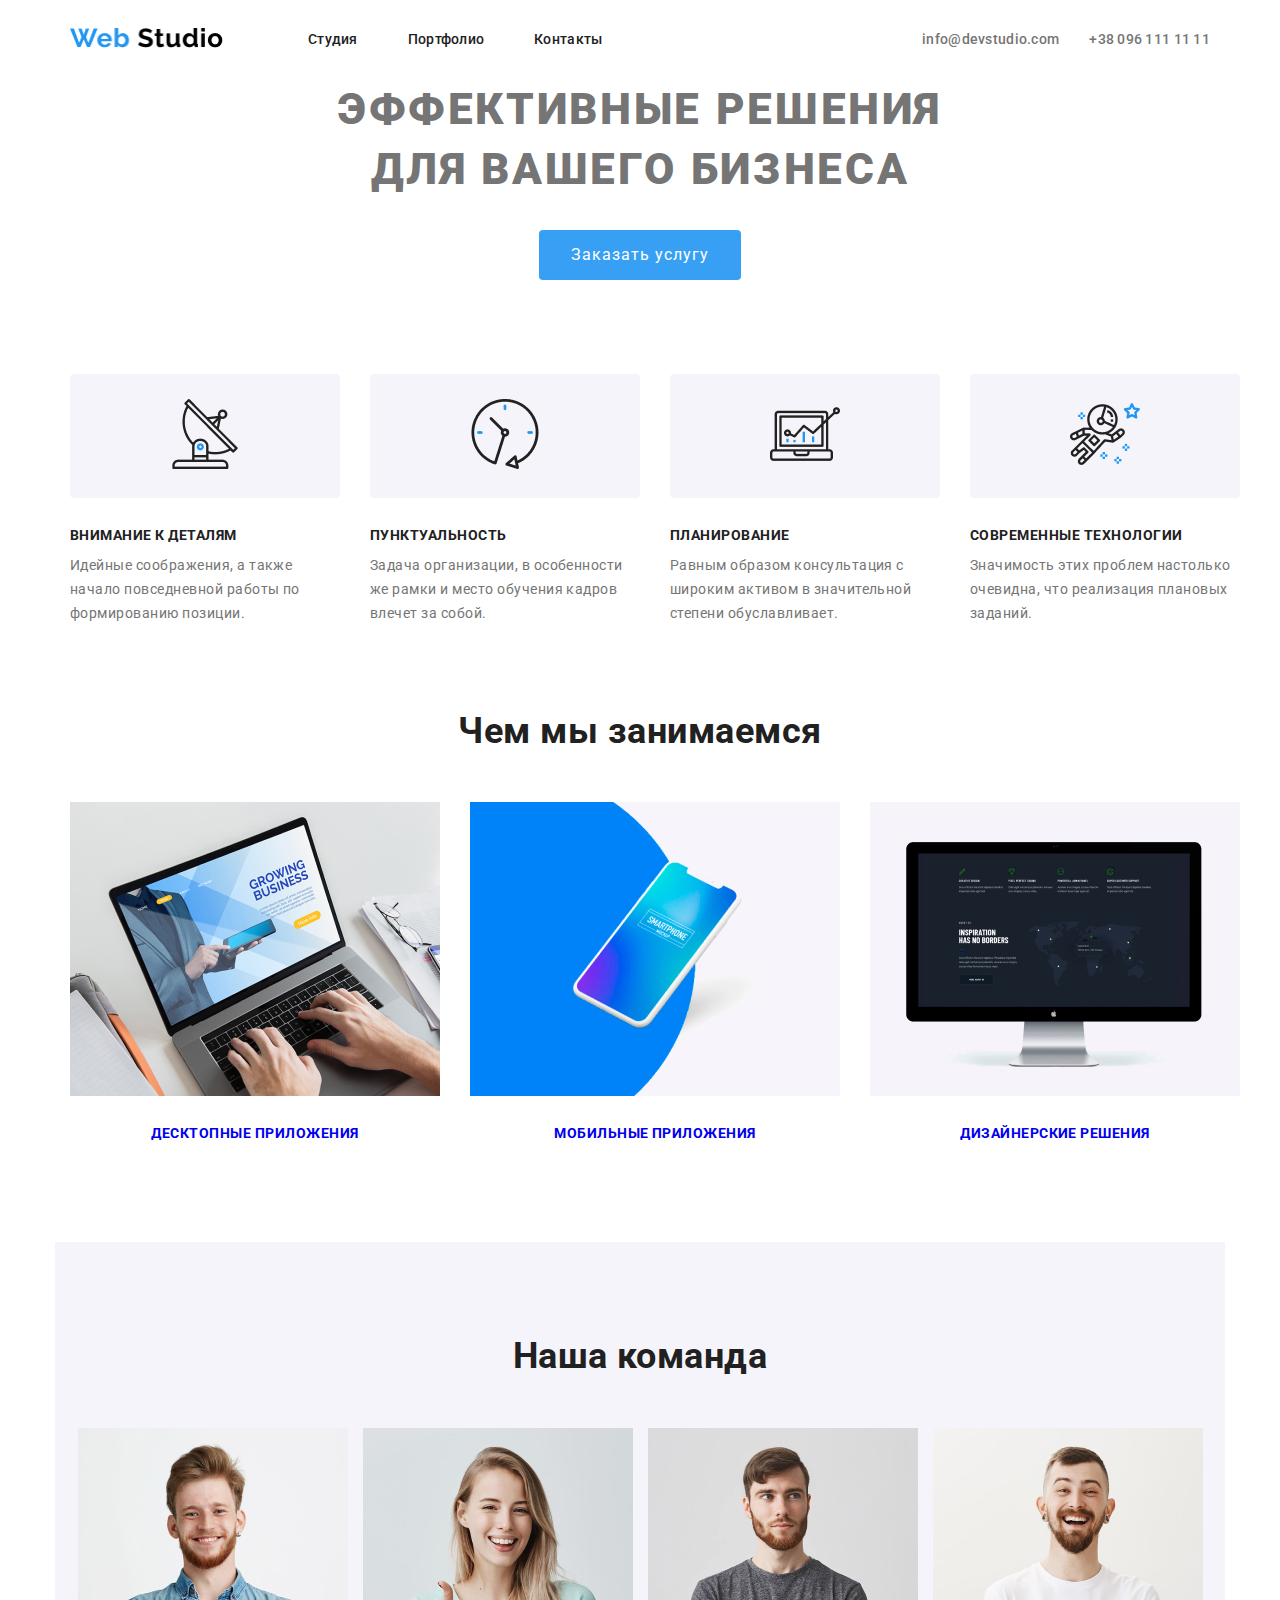
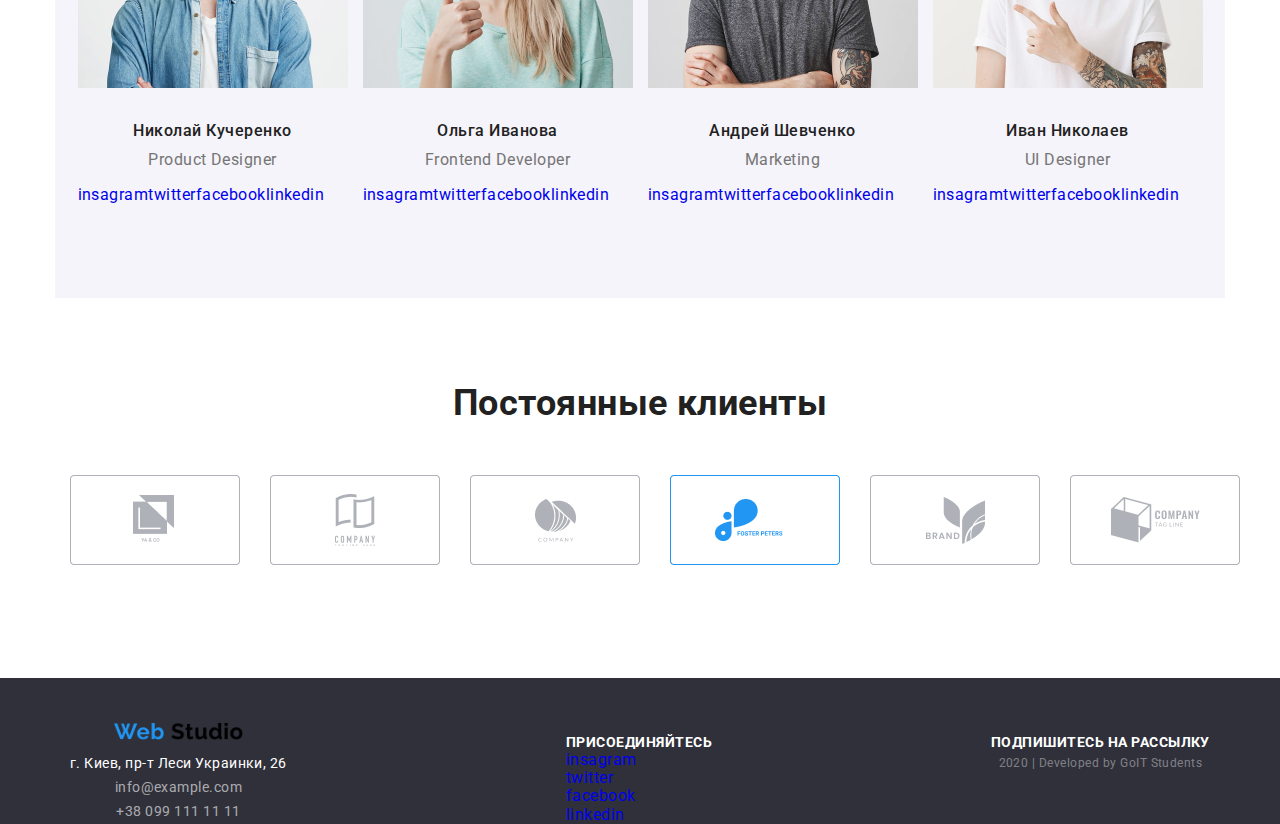
==== commit 964b669f: "выровняла  главный заголовок" ====
--- a/index.html
+++ b/index.html
@@ -214,7 +214,7 @@
 
 
         <section>
-            <div class="conteiner">
+            <div class="conteiner task">
                 <h2 class="task">Постоянные клиенты</h2>
                 <ul class="clients">
                     <li class="item">
@@ -244,20 +244,21 @@
     <!--Footer container-->
 
 
-    <footer class="finish">
+    <footer class="finish main">
         <div class="conteiner">
-            <div class="main-adress">
-                <div class="list adress">
+            <div class=" main-adress">
+                <div>
                     <img class="footer-logo" src="./img/WebStudio.png" alt="WebStudio" width="129">
 
-
-                    <address class="adress-title">
-                        г. Киев, пр-т Леси Украинки, 26
-                    </address>
-                    <address class="contacts">
-                        <a href="mailto:info@example.com">info@example.com</a><br />
-                        <a href="tel:+380991111111">+38 099 111 11 11</a>
-                    </address>
+                    <div>
+                        <address class="adress-title">
+                            г. Киев, пр-т Леси Украинки, 26
+                        </address>
+                        <address class="contacts">
+                            <a href="mailto:info@example.com">info@example.com</a><br />
+                            <a href="tel:+380991111111">+38 099 111 11 11</a>
+                        </address>
+                    </div>
                 </div>
 
                 <div class="list">
--- a/css/styles.css
+++ b/css/styles.css
@@ -172,14 +172,15 @@
 }
 /* Заголовки */
 
-.main{
+.main {
 text-align: center;
 }
 
 .main-header{
 
-
- 
+width: 696px;
+margin-right: auto;
+margin-left: auto;
 
 font-weight: 900;
 font-size: 44px;
@@ -238,7 +239,7 @@
 /* Чем занимаемся */
 
 .conteiner.task{
-    margin-top: 94px;
+    margin-top: 85px;
 }
 
 .task{
@@ -361,25 +362,30 @@
 /*Адресс и контакты */
 
 .finish{
-    margin-top: 94px;
+    
     background-color: var(--footer-color);
 }
+
+.finish.main{
+    margin-top: 103px;
+   
+}
+
 
 .footer-logo{
     margin-top: 45px;
 }
 
 .main-adress{
-
-    display: flex;
+     display: flex;
     justify-content: space-between;
 }
 
 .list.adress{
-    margin-top: 10px;
 }
 
 .adress-title{
+    margin-top: 8px;
     color: var(--footer-adress-color);
 font-size: 14px;
 line-height: 1.71;
